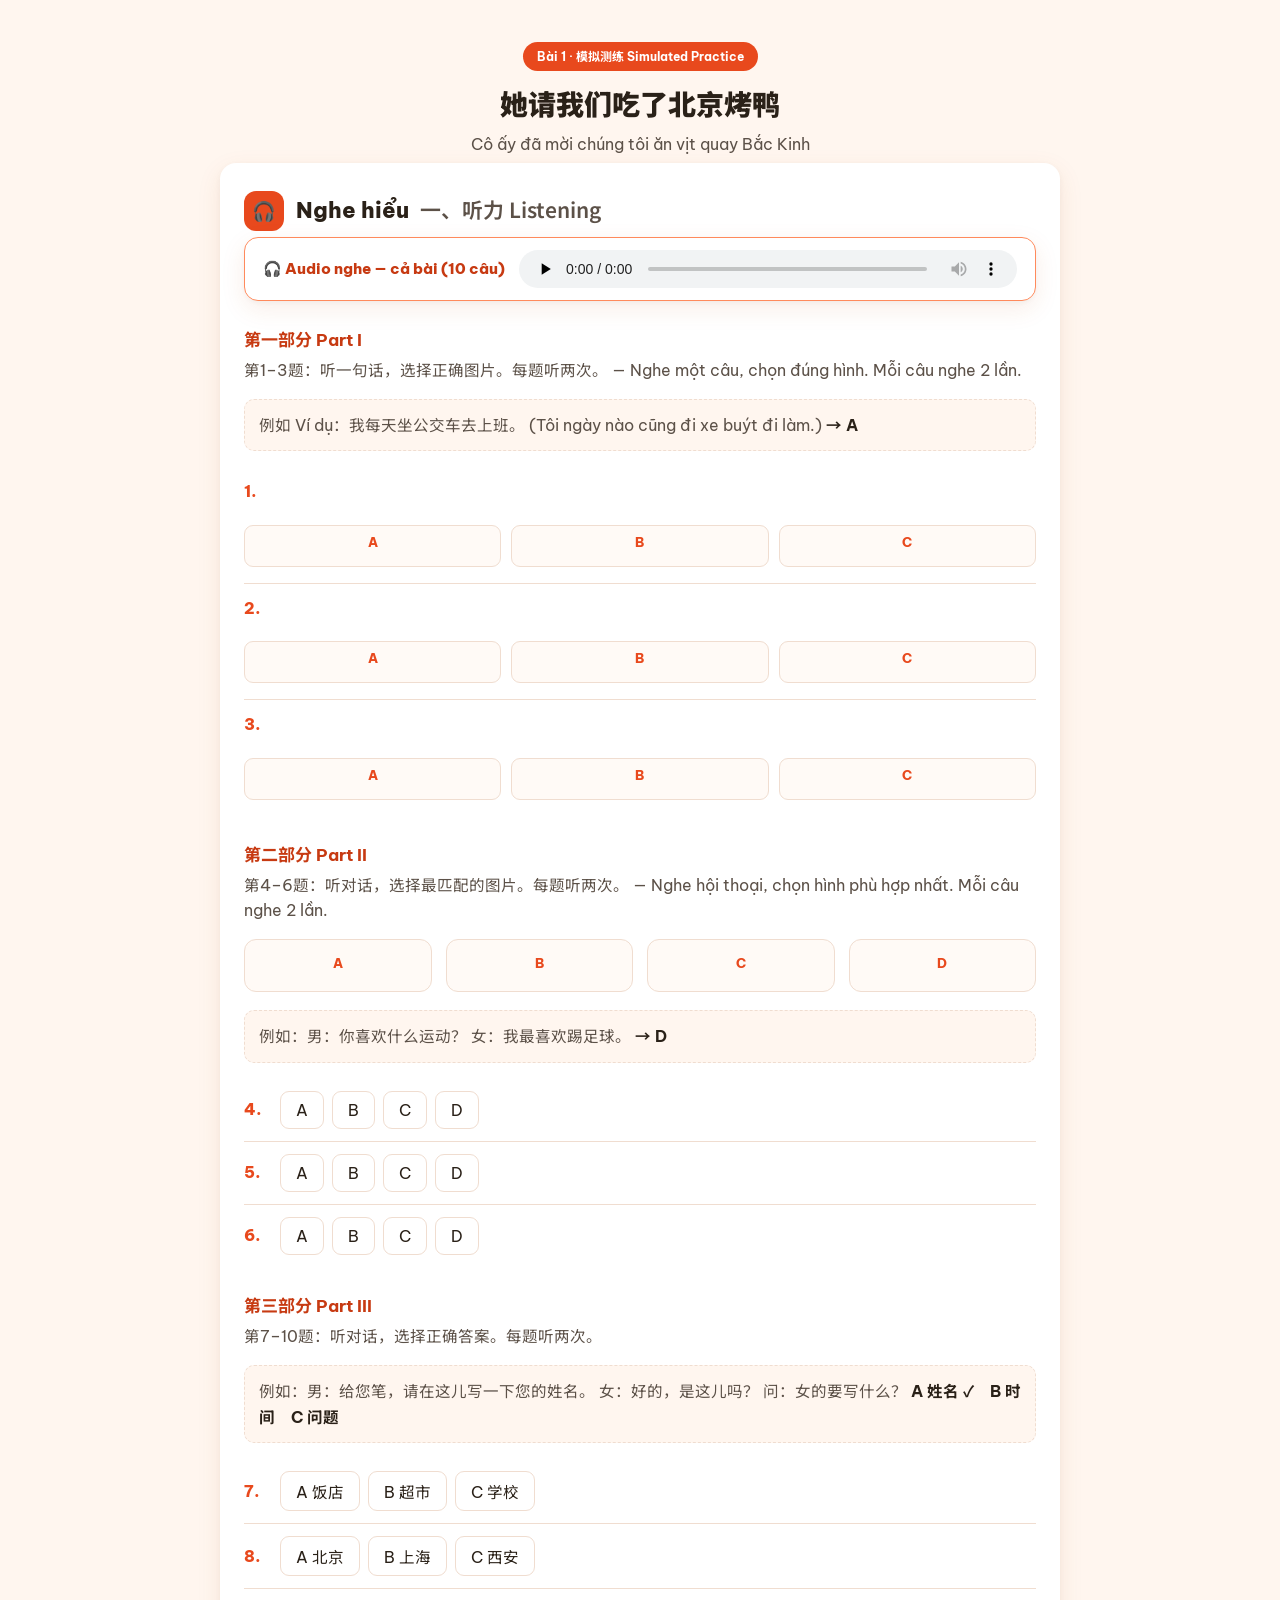
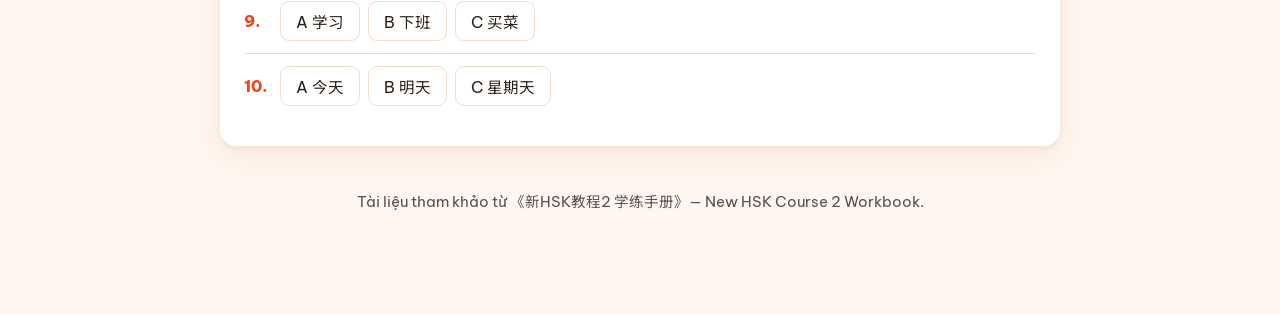
==== bai1.html @ a1cb7cbd "Add files via upload" ====
<!DOCTYPE html>
<html lang="vi">
<head>
<meta charset="UTF-8">
<meta name="viewport" content="width=device-width, initial-scale=1.0">
<title>Bài 1 · 她请我们吃了北京烤鸭 | HSK2 Luyện Tập</title>
<link rel="preconnect" href="https://fonts.googleapis.com">
<link rel="preconnect" href="https://fonts.gstatic.com" crossorigin>
<link href="https://fonts.googleapis.com/css2?family=Noto+Sans+SC:wght@400;500;700;900&family=Be+Vietnam+Pro:wght@400;500;600;700;800&display=swap" rel="stylesheet">
<link rel="stylesheet" href="./style.css">
<script src="./quiz.js"></script>
</head>
<body class="lesson-body">

<div class="lesson-main">

  <div class="lesson-heading">
    <span class="badge">Bài 1 · 模拟测练 Simulated Practice</span>
    <h1><span class="zh">她请我们吃了北京烤鸭</span></h1>
    <p>Cô ấy đã mời chúng tôi ăn vịt quay Bắc Kinh</p>
  </div>

  <!-- ============ NGHE (Listening) ============ -->
  <section class="tab-section" data-tab="listening">
    <section class="card">
      <div class="section-head">
        <div class="icon">🎧</div>
        <h2>Nghe hiểu <span class="zh">一、听力 Listening</span></h2>
      </div>

      <div class="audio-master">
        <span class="label">🎧 Audio nghe — cả bài (10 câu)</span>
        <audio controls preload="none" src="audio/bai1/listening.mp3"></audio>
      </div>

      <!-- Part I -->
      <div class="part">
        <div class="part-title">第一部分 Part I</div>
        <div class="part-instructions">第1–3题：听一句话，选择正确图片。每题听两次。 — Nghe một câu, chọn đúng hình. Mỗi câu nghe 2 lần.</div>
        <div class="example-box">
          例如 Ví dụ：我每天坐公交车去上班。 (Tôi ngày nào cũng đi xe buýt đi làm.) <b>→ A</b>
        </div>
        <div id="l-p1"></div>
      </div>

      <!-- Part II -->
      <div class="part">
        <div class="part-title">第二部分 Part II</div>
        <div class="part-instructions">第4–6题：听对话，选择最匹配的图片。每题听两次。 — Nghe hội thoại, chọn hình phù hợp nhất. Mỗi câu nghe 2 lần.</div>

        <div class="pic-grid" style="grid-template-columns:repeat(4,1fr);">
          <div class="pic-card"><span class="letter">A</span><img src="images/bai1/N4-A.webp" data-base="images/bai1/N4-A" alt="A" onerror="HSK.imgFallback(this)"></div>
          <div class="pic-card"><span class="letter">B</span><img src="images/bai1/N4-B.webp" data-base="images/bai1/N4-B" alt="B" onerror="HSK.imgFallback(this)"></div>
          <div class="pic-card"><span class="letter">C</span><img src="images/bai1/N4-C.webp" data-base="images/bai1/N4-C" alt="C" onerror="HSK.imgFallback(this)"></div>
          <div class="pic-card"><span class="letter">D</span><img src="images/bai1/N4-D.webp" data-base="images/bai1/N4-D" alt="D" onerror="HSK.imgFallback(this)"></div>
        </div>
        <div class="example-box">
          例如：男：你喜欢什么运动？ 女：我最喜欢踢足球。 <b>→ D</b>
        </div>
        <div id="l-p2"></div>
      </div>

      <!-- Part III -->
      <div class="part">
        <div class="part-title">第三部分 Part III</div>
        <div class="part-instructions">第7–10题：听对话，选择正确答案。每题听两次。</div>
        <div class="example-box">
          例如：男：给您笔，请在这儿写一下您的姓名。 女：好的，是这儿吗？ 问：女的要写什么？ <b>A 姓名 ✓　B 时间　C 问题</b>
        </div>
        <div id="l-p3"></div>
      </div>

      <div class="score-bar" id="l-score-bar" style="display:none;">
        <div class="score-panel">
          <span class="txt" id="l-score">0 / 10 câu</span>
          <button class="btn btn-primary" id="l-grade">Chấm điểm</button>
          <button class="btn btn-ghost" id="l-reset">Làm lại</button>
        </div>
      </div>
    </section>
  </section>

  <!-- ============ ĐỌC (Reading) ============ -->
  <section class="tab-section" data-tab="reading">
    <section class="card">
      <div class="section-head">
        <div class="icon">📖</div>
        <h2>Đọc hiểu <span class="zh">二、阅读 Reading</span></h2>
      </div>
      <p class="section-note">Chọn đáp án rồi bấm <b>“Chấm điểm”</b> ở thanh dưới cùng để tự kiểm tra.</p>

      <!-- Part I -->
      <div class="part">
        <div class="part-title">第一部分 Part I</div>
        <div class="part-instructions">第11–13题：选择与句子最匹配的图片。 — Chọn hình phù hợp nhất với câu.</div>

        <div class="pic-grid" style="grid-template-columns:repeat(4,1fr);">
          <div class="pic-card"><span class="letter">A</span><img src="images/bai1/D1-A.webp" data-base="images/bai1/D1-A" alt="A" onerror="HSK.imgFallback(this)"></div>
          <div class="pic-card"><span class="letter">B</span><img src="images/bai1/D1-B.webp" data-base="images/bai1/D1-B" alt="B" onerror="HSK.imgFallback(this)"></div>
          <div class="pic-card"><span class="letter">C</span><img src="images/bai1/D1-C.webp" data-base="images/bai1/D1-C" alt="C" onerror="HSK.imgFallback(this)"></div>
          <div class="pic-card"><span class="letter">D</span><img src="images/bai1/D1-D.webp" data-base="images/bai1/D1-D" alt="D" onerror="HSK.imgFallback(this)"></div>
        </div>
        <div class="example-box">例如：每个星期六，我都去打篮球。 <b>→ D</b></div>
        <div id="r-p1"></div>
      </div>

      <!-- Part II -->
      <div class="part">
        <div class="part-title">第二部分 Part II</div>
        <div class="part-instructions">第14–17题：选词填空。</div>
        <div class="example-box">
          <b>A</b> 次　<b>B</b> 懂　<b>C</b> 给　<b>D</b> 不好意思　<b>E</b> 完
          <div style="margin-top:8px;">例如：题太多了，所以我没做（ E ）。</div>
        </div>
        <div id="r-p2"></div>
      </div>

      <!-- Part III -->
      <div class="part">
        <div class="part-title">第三部分 Part III</div>
        <div class="part-instructions">第18–21题：匹配句子。</div>
        <div class="example-box">
          <div><b>A</b> 不是，我是来上学的。</div>
          <div><b>B</b> 不客气，有事就给我打电话。</div>
          <div><b>C</b> 王老师，她说这儿的饺子非常好吃。</div>
          <div><b>D</b> 我爸爸，他是中国人。</div>
          <div><b>E</b> 他出去了，一会儿就回来。</div>
          <div style="margin-top:8px;">例如：请问李老师在吗？ → <b>E</b></div>
        </div>
        <div id="r-p3"></div>
      </div>

      <!-- Part IV -->
      <div class="part">
        <div class="part-title">第四部分 Part IV</div>
        <div class="part-instructions">第22–24题：选择正确答案。</div>
        <div id="r-p4"></div>
      </div>

      <div class="score-bar">
        <div class="score-panel">
          <span class="txt" id="r-score">0 / 14 câu</span>
          <button class="btn btn-primary" id="r-grade">Chấm điểm</button>
          <button class="btn btn-ghost" id="r-reset">Làm lại</button>
        </div>
      </div>
    </section>
  </section>

  <!-- ============ VIẾT (Writing) ============ -->
  <section class="tab-section" data-tab="writing">
    <section class="card">
      <div class="section-head">
        <div class="icon">✍️</div>
        <h2>Viết <span class="zh">三、书写 Writing</span></h2>
      </div>

      <!-- Part I -->
      <div class="part">
        <div class="part-title">第一部分 Part I</div>
        <div class="part-instructions">第25–27题：根据部件组字。 — Chọn đúng bộ phận (偏旁/部件) cần ghép thêm để tạo thành chữ đúng.</div>
        <div class="example-box">例如：什么（shén me）— chữ <b>什</b> gồm 亻 + <b>十</b> → đáp án <b>D 十</b></div>
        <div id="w-p1"></div>

        <div class="score-bar">
          <div class="score-panel">
            <span class="txt" id="w1-score">0 / 3 câu</span>
            <button class="btn btn-primary" id="w1-grade">Chấm điểm</button>
            <button class="btn btn-ghost" id="w1-reset">Làm lại</button>
          </div>
        </div>
      </div>

      <!-- Part II -->
      <div class="part">
        <div class="part-title">第二部分 Part II</div>
        <div class="part-instructions">第28–30题：根据拼音写汉字。</div>
        <div class="example-box">例如：你想喝茶还（ shi 是 ）喝咖啡？</div>
        <div id="w-p2"></div>

        <div class="score-bar">
          <div class="score-panel">
            <span class="txt" id="w2-score">0 / 3 câu</span>
            <button class="btn btn-primary" id="w2-grade">Chấm điểm</button>
            <button class="btn btn-ghost" id="w2-reset">Làm lại</button>
          </div>
        </div>
      </div>
    </section>
  </section>

  <footer class="lesson-footer">
    Tài liệu tham khảo từ 《新HSK教程2 学练手册》— New HSK Course 2 Workbook.
  </footer>
</div>

<script>
HSK.initTabs('listening');

/* ================= helpers dùng riêng cho trang này ================= */

/* Hàng câu hỏi Nghe Phần I — mỗi câu có 1 bộ 3 ảnh riêng (A/B/C).
   imgPrefix = tiền tố tên file, ví dụ "images/bai1/N1" -> N1-A.webp, N1-B.webp, N1-C.webp */
function mountPicOptionRow(containerEl, n, imgPrefix, letters){
  const opts = (letters || ['A','B','C']).map(function(letter){
    const base = imgPrefix + '-' + letter;
    return '<button type="button" class="opt-btn pic-opt" data-q="'+n+'" data-letter="'+letter+'">' +
      '<span class="letter">'+letter+'</span>' +
      '<img src="'+base+'.webp" data-base="'+base+'" alt="'+letter+'" onerror="HSK.imgFallback(this)">' +
      '</button>';
  }).join('');
  containerEl.appendChild(HSK.el(
    '<div class="q-row" style="flex-direction:column;align-items:stretch;">' +
      '<div class="q-num">'+n+'.</div>' +
      '<div class="pic-opt-grid">'+opts+'</div>' +
    '</div>'
  ));
}

/* Hàng câu hỏi dạng chữ (Nghe Phần II legend chung / Phần III) — opts: mảng text theo A,B,C(,D) */
function listeningTextRow(n, opts){
  const optHtml = opts.map(function(o,i){
    const letter = String.fromCharCode(65+i);
    return '<button type="button" class="opt-btn" data-q="'+n+'" data-letter="'+letter+'">'+letter+' '+o+'</button>';
  }).join('');
  return '<div class="q-row"><div class="q-num">'+n+'.</div><div class="opt-group">'+optHtml+'</div></div>';
}

/* Câu đọc dạng "chọn hình" (dùng legend ảnh A-D đã hiện phía trên) — chỉ hiện nút chữ cái */
function mountPictureMatch(quizObj, containerEl, n, questionText, letters, answerLetter){
  quizObj.registerQuestion(n, answerLetter);
  const row = HSK.el(
    '<div class="q-row" style="flex-direction:column;align-items:stretch;">' +
      '<div style="display:flex;gap:10px;"><div class="q-num">'+n+'.</div><div class="q-text">'+questionText+'</div></div>' +
    '</div>'
  );
  const grp = document.createElement('div');
  grp.className = 'opt-group';
  grp.style.marginLeft = '36px';
  letters.forEach(function(letter){ grp.appendChild(quizObj.makeOptBtn(n, letter)); });
  row.appendChild(grp);
  const exp = document.createElement('div');
  exp.className = 'explain';
  exp.id = 'exp-' + n;
  exp.innerHTML = 'Đáp án: <b>'+answerLetter+'</b>';
  row.appendChild(exp);
  containerEl.appendChild(row);
}

/* ---------------- LISTENING ---------------- */
const lP1 = document.getElementById('l-p1');
mountPicOptionRow(lP1, 1, 'images/bai1/N1', ['A','B','C']);
mountPicOptionRow(lP1, 2, 'images/bai1/N2', ['A','B','C']);
mountPicOptionRow(lP1, 3, 'images/bai1/N3', ['A','B','C']);

const lP2 = document.getElementById('l-p2');
[4,5,6].forEach(function(n){ lP2.appendChild(HSK.el(listeningTextRow(n, ['','','','']))); });
/* Phần II dùng chung 1 bộ ảnh A-D đã hiện ở trên — thay 3 nút chữ trống bằng A/B/C/D thật */
lP2.querySelectorAll('.q-row').forEach(function(row){
  const n = row.querySelector('.q-num').textContent.replace('.','');
  row.querySelector('.opt-group').innerHTML =
    ['A','B','C','D'].map(function(l){ return '<button type="button" class="opt-btn" data-q="'+n+'" data-letter="'+l+'">'+l+'</button>'; }).join('');
});

const lP3 = document.getElementById('l-p3');
[
  {n:7,  opts:["饭店","超市","学校"]},
  {n:8,  opts:["北京","上海","西安"]},
  {n:9,  opts:["学习","下班","买菜"]},
  {n:10, opts:["今天","明天","星期天"]},
].forEach(function(item){ lP3.appendChild(HSK.el(listeningTextRow(item.n, item.opts))); });

/* Đáp án gốc phần Nghe: audio/bai1/dap_an_nghe_bai1.txt (mỗi dòng "1C","2B",...).
   Nếu file chưa có (404) thì vẫn cho chọn đáp án bình thường, chỉ ẩn thanh chấm điểm. */
fetch('audio/bai1/dap_an_nghe_bai1.txt')
  .then(r => r.ok ? r.text() : Promise.reject())
  .then(text => HSK.parseAnswerKey(text))
  .catch(() => null)
  .then(answersDict => {
    window.HSK_PAGE = window.HSK_PAGE || {};
    window.HSK_PAGE.listening = HSK.mountListeningQuiz('.tab-section[data-tab="listening"]', answersDict, {
      questionNums: [1,2,3,4,5,6,7,8,9,10],
      scoreBarId: 'l-score-bar', scoreTxtId: 'l-score', gradeBtnId: 'l-grade', resetBtnId: 'l-reset'
    });
  });

/* ---------------- READING ---------------- */
const quiz = new HSK.Quiz({scoreTxtId:'r-score', gradeBtnId:'r-grade', resetBtnId:'r-reset'});

// Part I — match sentence to picture (dùng legend ảnh A-D đã hiện ở trên)
const rP1 = document.getElementById('r-p1');
mountPictureMatch(quiz, rP1, 11, "我们是来旅游的。", ['A','B','C','D'], "B");
mountPictureMatch(quiz, rP1, 12, "我给你介绍几个新朋友。", ['A','B','C','D'], "C");
mountPictureMatch(quiz, rP1, 13, "天中，请你说一下这个字的意思。", ['A','B','C','D'], "A");

// Part II — fill in the blank
const p2Opts = {A:"次",B:"懂",C:"给",D:"不好意思",E:"完"};
const rP2 = document.getElementById('r-p2');
[
  {n:14, q:"我是昨天（　）妈妈打的电话。", ans:"C"},
  {n:15, q:"这已经是我第三（　）来西安旅游了。", ans:"A"},
  {n:16, q:"这几个字的意思我都不（　）。", ans:"B"},
  {n:17, q:"（　），我家里有点儿事，今天不能去了。", ans:"D"},
].forEach(item=>quiz.mountFillBlank(rP2, item.n, item.q, p2Opts, item.ans));

// Part III — match sentences
const p3Opts = {
  A:"不是，我是来上学的。",
  B:"不客气，有事就给我打电话。",
  C:"王老师，她说这儿的饺子非常好吃。",
  D:"我爸爸，他是中国人。",
  E:"他出去了，一会儿就回来。"
};
const rP3 = document.getElementById('r-p3');
[
  {n:18, q:"你是来旅游的吧？", ans:"A"},
  {n:19, q:"是谁给你介绍的这家饭店？", ans:"C"},
  {n:20, q:"谢谢你这几天都来帮忙。", ans:"B"},
  {n:21, q:"是谁让你学中文的？", ans:"D"},
].forEach(item=>quiz.mountMatch(rP3, item.n, item.q, p3Opts, item.ans));

// Part IV — passage + MCQ
const rP4 = document.getElementById('r-p4');
quiz.mountMCQBlock(rP4, 22,
  "到了西安，朋友来接我们，还给我们介绍了一家饭店。我们开车去了那里，菜都很好吃。",
  "朋友介绍了什么？",
  {A:"车",B:"饭店",C:"西安"}, "B");

quiz.mountMCQBlock(rP4, 23,
  "我在北京旅游的时候，一雪姐请我吃了烤鸭，还给我介绍了很多东西。现在，我们已经是好朋友了。",
  "他在北京旅游时，一雪：",
  {A:"请他吃饭",B:"开车接他",C:"不在北京"}, "A");

quiz.mountMCQBlock(rP4, 24,
  "我家在北京，我爸爸现在在上海工作，他让我和妈妈这个星期六坐火车去上海看他。爸爸说，他会接我们。",
  "爸爸现在在哪儿工作？",
  {A:"北京",B:"上海",C:"西安"}, "B");

quiz.bindButtons();

/* ---------------- WRITING ---------------- */
// Part I — chọn bộ phận (偏旁) để ghép thành chữ đúng
const quizW1 = new HSK.Quiz({scoreTxtId:'w1-score', gradeBtnId:'w1-grade', resetBtnId:'w1-reset'});
const radicalOpts = {A:"冫",B:"纟",C:"忄",D:"十"};
const wP1 = document.getElementById('w-p1');
quizW1.mountFillBlank(wP1, 25, "不董（bù dǒng）→ ghép thêm bộ phận nào vào <b>董</b> để được chữ <b>懂</b> (hiểu)?", radicalOpts, "C");
quizW1.mountFillBlank(wP1, 26, "合他（gěi tā）→ ghép thêm bộ phận nào vào <b>合</b> để được chữ <b>给</b> (cho)?", radicalOpts, "B");
quizW1.mountFillBlank(wP1, 27, "两欠（liǎng cì）→ ghép thêm bộ phận nào vào <b>欠</b> để được chữ <b>次</b> (lần)?", radicalOpts, "A");
quizW1.bindButtons();

// Part II — viết chữ Hán theo pinyin
const quizW2 = new HSK.Quiz({scoreTxtId:'w2-score', gradeBtnId:'w2-grade', resetBtnId:'w2-reset'});
const wP2 = document.getElementById('w-p2');
quizW2.mountHanzi(wP2, 28, "他（　）时候不吃晚饭。", "yǒu", "有");
quizW2.mountHanzi(wP2, 29, "我现在（　）经到北京了。", "yǐ", "已");
quizW2.mountHanzi(wP2, 30, "这个不太贵，（　）我们买这个吧。", "nà", "那");
quizW2.bindButtons();

/* Cho trang index.html (frame cha) đọc được đáp án khi bấm "Nộp và in kết quả".
   Writing có 2 phần chấm riêng (quizW1 + quizW2) nên gộp lại thành 1 tổng kết chung. */
window.HSK_PAGE = window.HSK_PAGE || {};
window.HSK_PAGE.lessonId = "bai1";
window.HSK_PAGE.lessonName = "Bài 1 · 她请我们吃了北京烤鸭";
window.HSK_PAGE.reading = quiz;
window.HSK_PAGE.writingHanzi = {
  getSummary: function(){
    const s1 = quizW1.getSummary(), s2 = quizW2.getSummary();
    const bothGraded = s1.graded && s2.graded;
    return {
      total: s1.total + s2.total,
      graded: bothGraded,
      correct: bothGraded ? (s1.correct||0) + (s2.correct||0) : null,
      answers: Object.assign({}, s1.answers, s2.answers),
      answerKey: Object.assign({}, s1.answerKey, s2.answerKey)
    };
  }
};
</script>
</body>
</html>
---- style.css ----
/* ============================================================
   HSK2 Luyện Tập — shared stylesheet
   Dùng chung cho index.html (shell) và mọi file trong lessons/
   ============================================================ */

:root{
  --orange:#e8491d;
  --orange-dark:#c73a12;
  --orange-light:#ff8a5c;
  --cream:#fff6ef;
  --ink:#2a2118;
  --ink-soft:#5c5148;
  --line:#f0ddd0;
  --card:#ffffff;
  --green:#2f9e56;
  --green-bg:#e9f8ee;
  --red:#d13c2f;
  --red-bg:#fdecea;
  --radius:16px;
  --shadow:0 8px 24px rgba(200,90,30,.10), 0 2px 6px rgba(0,0,0,.04);
  --sidebar-w:220px;
  --topbar-h:64px;
}
*{box-sizing:border-box;}
html{scroll-behavior:smooth;}
body{
  margin:0;
  font-family:'Be Vietnam Pro','Noto Sans SC',system-ui,sans-serif;
  background:var(--cream);
  color:var(--ink);
  line-height:1.6;
}
.zh{font-family:'Noto Sans SC','Be Vietnam Pro',sans-serif;}
a{color:inherit;}
img{max-width:100%;}

/* ---------------------------------------------------------
   SHELL LAYOUT (index.html only): sidebar + topbar + iframe
   --------------------------------------------------------- */
.shell{
  display:grid;
  grid-template-columns:var(--sidebar-w) 1fr;
  grid-template-rows:100vh;
  height:100vh;
}
.sidebar{
  background:linear-gradient(180deg, var(--orange) 0%, var(--orange-dark) 100%);
  color:#fff;
  padding:22px 14px;
  overflow-y:auto;
  display:flex;
  flex-direction:column;
  gap:6px;
}
.sidebar .brand{
  font-weight:800;
  font-size:15px;
  padding:0 8px 18px;
  line-height:1.35;
}
.sidebar .brand .zh{display:block;font-size:13px;opacity:.85;font-weight:600;margin-top:2px;}
.lesson-btn{
  display:block;
  width:100%;
  text-align:left;
  background:rgba(255,255,255,.08);
  border:1.5px solid transparent;
  color:#fff;
  padding:12px 14px;
  border-radius:12px;
  font-family:inherit;
  cursor:pointer;
  transition:.15s;
}
.lesson-btn:hover{background:rgba(255,255,255,.18);}
.lesson-btn.active{
  background:#fff;
  color:var(--orange-dark);
  font-weight:800;
  box-shadow:0 4px 14px rgba(0,0,0,.15);
}
.lesson-btn .num{font-size:11px;text-transform:uppercase;letter-spacing:.05em;opacity:.8;}
.lesson-btn.active .num{opacity:.65;}
.lesson-btn .name{font-size:14px;font-weight:700;margin-top:2px;}
.lesson-btn .name .zh{display:block;font-size:12.5px;font-weight:500;opacity:.85;margin-top:1px;}
.lesson-btn.active .name .zh{opacity:.7;}
.lesson-btn.soon{
  opacity:.55;
  cursor:not-allowed;
}
.lesson-btn.soon:hover{background:rgba(255,255,255,.08);}

.content-area{
  display:flex;
  flex-direction:column;
  min-width:0;
}
.topbar{
  height:var(--topbar-h);
  background:#fff;
  border-bottom:1px solid var(--line);
  display:flex;
  align-items:center;
  gap:10px;
  padding:0 20px;
  box-shadow:0 2px 10px rgba(0,0,0,.03);
  flex-wrap:wrap;
}
.tab-group{
  display:flex;
  gap:6px;
  background:var(--cream);
  padding:5px;
  border-radius:12px;
}
.tab-btn{
  border:none;
  background:transparent;
  padding:9px 18px;
  border-radius:9px;
  font-family:inherit;
  font-weight:700;
  font-size:14px;
  color:var(--ink-soft);
  cursor:pointer;
  transition:.15s;
  display:flex;
  align-items:center;
  gap:6px;
}
.tab-btn:hover{color:var(--orange-dark);}
.tab-btn.active{
  background:var(--orange);
  color:#fff;
  box-shadow:var(--shadow);
}
.topbar .current-lesson{
  font-size:13px;
  color:var(--ink-soft);
  font-weight:600;
  white-space:nowrap;
}

/* Thanh chọn tên học viên + nút Nộp và in kết quả (topbar, index.html) */
.hocvien-bar{
  margin-left:auto;
  display:flex;
  align-items:center;
  gap:10px;
  flex-wrap:wrap;
}
.hocvien-bar label{
  font-size:13.5px;
  font-weight:700;
  color:var(--ink-soft);
  white-space:nowrap;
}
.hocvien-bar select{
  border:1.5px solid var(--line);
  border-radius:9px;
  padding:8px 12px;
  font-family:inherit;
  font-size:14px;
  background:#fff;
  color:var(--ink);
  min-width:170px;
  cursor:pointer;
}
.hocvien-bar select:focus{outline:none;border-color:var(--orange-light);}
.btn-submit-result{
  border:none;
  background:var(--orange);
  color:#fff;
  padding:10px 18px;
  border-radius:9px;
  font-weight:700;
  font-size:14px;
  cursor:pointer;
  font-family:inherit;
  white-space:nowrap;
  transition:.15s;
}
.btn-submit-result:hover{background:var(--orange-dark);}
.btn-submit-result:disabled{opacity:.5;cursor:not-allowed;background:var(--orange);}
.hocvien-toast{
  font-size:12.5px;
  color:var(--green);
  font-weight:700;
  white-space:nowrap;
}

.frame-wrap{
  flex:1;
  min-height:0;
}
#lessonFrame{
  width:100%;
  height:100%;
  border:none;
  background:var(--cream);
}

/* Mobile: sidebar becomes a horizontal strip on top */
@media (max-width:820px){
  .shell{
    grid-template-columns:1fr;
    grid-template-rows:auto 1fr;
    height:100vh;
  }
  .sidebar{
    flex-direction:row;
    align-items:center;
    overflow-x:auto;
    padding:12px 10px;
    gap:8px;
  }
  .sidebar .brand{padding:0 10px 0 2px;flex:0 0 auto;border-right:1px solid rgba(255,255,255,.25);margin-right:4px;}
  .lesson-btn{flex:0 0 auto;width:auto;white-space:nowrap;}
  .lesson-btn.results-link{order:99;margin-top:0;margin-left:4px;}
  .topbar{padding:0 12px;height:auto;padding-top:10px;padding-bottom:10px;}
  .hocvien-bar{margin-left:0;width:100%;order:2;}
  .hocvien-bar select{flex:1 1 auto;}
  .topbar .current-lesson{margin-left:0;width:100%;order:3;}
}

/* ---------------------------------------------------------
   Trang kết quả đã lưu (ketqua.html) + cửa sổ in kết quả
   --------------------------------------------------------- */
.ketqua-main{max-width:920px;margin:0 auto;padding:24px 20px 60px;}
.ketqua-main h1{font-size:24px;font-weight:900;margin:6px 0 4px;}
.ketqua-main .sub{color:var(--ink-soft);font-size:15px;margin-bottom:22px;}
.ketqua-table-wrap{overflow-x:auto;background:var(--card);border-radius:var(--radius);box-shadow:var(--shadow);}
table.ketqua-table{width:100%;border-collapse:collapse;font-size:14.5px;}
table.ketqua-table th, table.ketqua-table td{padding:12px 14px;text-align:left;border-bottom:1px solid var(--line);white-space:nowrap;}
table.ketqua-table th{background:var(--cream);color:var(--ink-soft);font-weight:700;font-size:13px;text-transform:uppercase;letter-spacing:.03em;}
table.ketqua-table tr:last-child td{border-bottom:none;}
table.ketqua-table .row-actions{display:flex;gap:6px;}
table.ketqua-table .row-actions button{
  border:1.5px solid var(--line);background:#fff;color:var(--ink);
  padding:6px 12px;border-radius:8px;font-size:13px;font-weight:600;cursor:pointer;font-family:inherit;
}
table.ketqua-table .row-actions button:hover{border-color:var(--orange-light);color:var(--orange-dark);}
table.ketqua-table .row-actions button.danger:hover{border-color:var(--red);color:var(--red);}
.ketqua-empty{padding:50px 20px;text-align:center;color:var(--ink-soft);font-size:16px;}
.ketqua-detail{display:none;background:var(--cream);border-radius:12px;padding:16px 18px;margin:10px 0 18px;font-size:14.5px;line-height:1.7;}
.ketqua-detail.show{display:block;}
.ketqua-detail h4{margin:0 0 6px;color:var(--orange-dark);font-size:14.5px;}
.ketqua-detail .row{margin-bottom:10px;}
.back-link{display:inline-block;margin-bottom:14px;color:var(--orange-dark);font-weight:700;text-decoration:none;font-size:14.5px;}
.back-link:hover{text-decoration:underline;}

/* ---------------------------------------------------------
   LESSON PAGE LAYOUT (files inside lessons/)
   --------------------------------------------------------- */
.lesson-body{
  margin:0;
  background:var(--cream);
}
.lesson-main{
  max-width:880px;
  margin:0 auto;
  padding:24px 20px 90px;
}
.lesson-heading{
  text-align:center;
  padding:18px 10px 6px;
}
.lesson-heading .badge{
  display:inline-block;
  background:var(--orange);
  color:#fff;
  padding:5px 14px;
  border-radius:999px;
  font-size:12px;
  font-weight:700;
  margin-bottom:10px;
}
.lesson-heading h1{
  margin:0 0 4px;
  font-size:clamp(20px,3.4vw,28px);
  font-weight:900;
  color:var(--ink);
}
.lesson-heading p{margin:0;color:var(--ink-soft);font-size:15.5px;}

.tab-section{display:none;}
.tab-section.active{display:block;}

section.card{
  background:var(--card);
  border-radius:var(--radius);
  box-shadow:var(--shadow);
  padding:28px 24px;
  margin-bottom:24px;
}
.section-head{
  display:flex;
  align-items:center;
  gap:12px;
  margin-bottom:6px;
}
.section-head .icon{
  width:40px;height:40px;flex:0 0 40px;
  border-radius:12px;
  background:var(--orange);
  color:#fff;
  display:flex;align-items:center;justify-content:center;
  font-size:19px;
}
.section-head h2{margin:0;font-size:22px;font-weight:800;}
.section-head h2 .zh{font-size:.95em;color:var(--ink-soft);font-weight:600;margin-left:6px;}
.section-note{font-size:15.5px;color:var(--ink-soft);margin:2px 0 20px;padding-left:52px;}

.part{margin-top:26px;}
.part:first-of-type{margin-top:22px;}
.part-title{font-weight:700;font-size:17px;color:var(--orange-dark);margin-bottom:4px;}
.part-instructions{font-size:15.5px;color:var(--ink-soft);margin-bottom:16px;}

.example-box{
  background:var(--cream);
  border:1px dashed var(--line);
  border-radius:10px;
  padding:12px 14px;
  font-size:15.5px;
  line-height:1.7;
  color:var(--ink-soft);
  margin-bottom:16px;
}
.example-box b{color:var(--ink);}

.pic-grid{display:grid;grid-template-columns:repeat(2,1fr);gap:14px;margin-bottom:18px;}
.pic-card{border:1.5px solid var(--line);border-radius:12px;padding:10px 8px 12px;text-align:center;background:#fffaf6;}
.pic-card .emoji{font-size:30px;}
.pic-card .letter{display:inline-block;font-weight:800;color:var(--orange);margin-bottom:6px;font-size:13px;}
.pic-card .cap{font-size:14px;color:var(--ink-soft);margin-top:4px;}
.pic-card img{
  width:100%;
  aspect-ratio:4/3;
  height:auto;
  object-fit:contain;
  border-radius:8px;
  background:#f1e6db;
  display:block;
}

/* Single master audio player for a whole listening section */
.audio-master{
  position:sticky;
  top:10px;
  z-index:5;
  background:#fff;
  border:1.5px solid var(--orange-light);
  border-radius:14px;
  padding:12px 18px;
  margin-bottom:22px;
  box-shadow:var(--shadow);
  display:flex;
  align-items:center;
  gap:14px;
  flex-wrap:wrap;
}
.audio-master .label{
  font-weight:800;
  color:var(--orange-dark);
  font-size:15px;
  white-space:nowrap;
}
.audio-master audio{flex:1 1 220px;height:38px;min-width:200px;}
.audio-master .audio-missing{margin-left:0;}

.q-row{display:flex;flex-wrap:wrap;align-items:center;gap:10px;padding:12px 0;border-top:1px solid var(--line);}
.q-row:first-child{border-top:none;}
.q-num{font-weight:800;color:var(--orange);min-width:26px;}
.q-text{flex:1 1 260px;font-size:16.5px;}
.opt-group{display:flex;flex-wrap:wrap;gap:8px;}
.opt-btn{
  border:1.5px solid var(--line);
  background:#fff;
  padding:8px 15px;
  border-radius:9px;
  font-size:15.5px;
  cursor:pointer;
  transition:.15s;
  font-family:inherit;
  color:var(--ink);
}
.opt-btn:hover{border-color:var(--orange-light);}
.opt-btn.selected{background:var(--orange);border-color:var(--orange);color:#fff;font-weight:600;}
.opt-btn.correct{background:var(--green);border-color:var(--green);color:#fff;font-weight:700;}
.opt-btn.wrong{background:var(--red);border-color:var(--red);color:#fff;font-weight:700;}
.opt-btn.locked{cursor:default;}
.opt-btn.disabled{opacity:.5;cursor:not-allowed;background:#f6f6f6;}

.passage{background:var(--cream);border-radius:10px;padding:14px 16px;font-size:16.5px;line-height:1.7;margin-bottom:12px;}
.passage .passage-num{color:var(--orange-dark);font-weight:800;margin-right:4px;}
.star-q{font-weight:700;margin:10px 0 8px;font-size:16.5px;}
.star-q .star-q-num{color:var(--orange);font-weight:800;margin-right:8px;}

.locked-badge{
  display:inline-flex;align-items:center;gap:6px;font-size:12px;color:var(--ink-soft);
  background:#f2ece5;padding:4px 10px;border-radius:999px;margin-left:4px;
}

.explain{display:none;font-size:15px;color:var(--ink-soft);margin-top:6px;padding-left:34px;}
.explain.show{display:block;}
.explain b{color:var(--green);}

.audio-row{display:flex;align-items:center;gap:10px;margin:4px 0 14px;flex-wrap:wrap;}
.audio-row audio{height:34px;max-width:280px;flex:1 1 240px;}
.audio-missing{font-size:12px;color:var(--ink-soft);font-style:italic;}

/* Writing (书写) components */
.pinyin-tag{
  font-size:14.5px;
  color:var(--ink-soft);
  background:var(--cream);
  border:1px solid var(--line);
  padding:3px 9px;
  border-radius:999px;
}
.text-input{
  border:1.5px solid var(--line);
  border-radius:9px;
  padding:8px 12px;
  font-size:17px;
  font-family:'Noto Sans SC','Be Vietnam Pro',sans-serif;
  width:90px;
  text-align:center;
}
.text-input:focus{outline:none;border-color:var(--orange-light);}
.text-input.correct{background:var(--green-bg);border-color:var(--green);color:var(--green);font-weight:700;}
.text-input.wrong{background:var(--red-bg);border-color:var(--red);color:var(--red);font-weight:700;}

.pic-desc{font-size:15.5px;color:var(--ink-soft);flex:1 1 260px;font-style:italic;}

/* Writing Part II: ảnh lớn bên trái (cỡ giống ảnh Nghe Part I), từ gợi ý +
   ô nhập câu bên phải */
.writing-row{display:flex;gap:18px;align-items:stretch;flex-wrap:wrap;}
.writing-pic{
  width:100%;
  max-width:320px;
  aspect-ratio:4/3;
  object-fit:contain;
  border-radius:12px;
  background:#f1e6db;
  display:block;
  flex:1 1 320px;
}
.example-box .writing-pic{max-width:280px;}
.writing-right{
  flex:1 1 260px;
  min-width:220px;
  display:flex;
  flex-direction:column;
}
.word-tag{
  align-self:flex-start;
  font-weight:800;
  color:#fff;
  background:var(--orange);
  padding:6px 16px;
  border-radius:999px;
  font-size:16px;
  margin-bottom:10px;
}
.writing-textarea{
  width:100%;
  flex:1;
  min-height:120px;
  border:1.5px solid var(--line);
  border-radius:10px;
  padding:10px 12px;
  font-family:'Noto Sans SC','Be Vietnam Pro',sans-serif;
  font-size:16.5px;
  resize:vertical;
}
.writing-textarea:focus{outline:none;border-color:var(--orange-light);}
.reveal-btn{
  margin-top:8px;
  border:1.5px solid var(--orange);
  background:#fff;
  color:var(--orange-dark);
  padding:8px 16px;
  border-radius:999px;
  font-size:15px;
  font-weight:700;
  cursor:pointer;
  font-family:inherit;
}
.reveal-btn:hover{background:var(--orange);color:#fff;}
.sample-answer{
  display:none;
  margin-top:8px;
  background:var(--green-bg);
  border-radius:10px;
  padding:10px 14px;
  font-size:15.5px;
  line-height:1.6;
  color:#1e6b3a;
}
.sample-answer.show{display:block;}
.sample-answer b{color:var(--green);}

.placeholder-box{
  text-align:center;
  padding:50px 20px;
  color:var(--ink-soft);
  font-size:16.5px;
}
.placeholder-box .big{font-size:38px;margin-bottom:10px;}

/* Score bar (reading self-check) */
.score-bar{position:sticky;bottom:16px;display:flex;justify-content:center;z-index:20;margin-top:12px;}
.score-panel{
  background:var(--ink);color:#fff;border-radius:999px;padding:10px 10px 10px 20px;
  display:flex;align-items:center;gap:14px;box-shadow:0 10px 30px rgba(0,0,0,.25);
  flex-wrap:wrap;justify-content:center;
}
.score-panel .txt{font-size:15.5px;font-weight:600;}
.btn{border:none;border-radius:999px;padding:11px 22px;font-weight:700;font-size:15.5px;cursor:pointer;font-family:inherit;}
.btn-primary{background:var(--orange);color:#fff;}
.btn-primary:hover{background:var(--orange-dark);}
.btn-ghost{background:rgba(255,255,255,.12);color:#fff;}
.btn-ghost:hover{background:rgba(255,255,255,.22);}

footer.lesson-footer{text-align:center;padding:20px 20px 10px;font-size:14.5px;color:var(--ink-soft);}

/* ---------------------------------------------------------
   Tab Từ vựng — game "Đố vui tốc độ"
   --------------------------------------------------------- */
.vocab-start, .vocab-end{
  text-align:center;
  padding:50px 20px;
  max-width:420px;
  margin:0 auto;
}
.vocab-start-icon, .vocab-end-icon{font-size:44px;margin-bottom:10px;}
.vocab-start h3, .vocab-end h3{margin:0 0 8px;font-size:22px;font-weight:800;color:var(--ink);}
.vocab-start p{color:var(--ink-soft);font-size:15.5px;margin:0 0 16px;}
.vocab-highscore{
  display:inline-block;
  background:var(--cream);
  border:1px solid var(--line);
  border-radius:999px;
  padding:6px 16px;
  font-size:14.5px;
  font-weight:700;
  color:var(--orange-dark);
  margin-bottom:18px;
}
.vocab-end-score{font-size:34px;font-weight:900;color:var(--orange);margin:6px 0;}
.vocab-end p{color:var(--ink-soft);font-size:15px;margin:0 0 18px;}

.vocab-game{max-width:520px;margin:0 auto;}
.vocab-hud{display:flex;align-items:center;justify-content:space-between;gap:10px;margin-bottom:10px;flex-wrap:wrap;}
.vocab-progress{font-size:14px;color:var(--ink-soft);font-weight:700;}
.vocab-score{font-size:14px;color:var(--ink);font-weight:800;}
.vocab-streak{
  font-size:13px;
  font-weight:800;
  color:#fff;
  background:var(--orange);
  padding:3px 10px;
  border-radius:999px;
}
.vocab-timerbar{
  height:8px;
  background:var(--cream);
  border-radius:999px;
  overflow:hidden;
  margin-bottom:26px;
}
.vocab-timerbar-fill{
  height:100%;
  width:100%;
  background:linear-gradient(90deg, var(--orange), var(--orange-light));
  border-radius:999px;
  transition:width .05s linear;
}
.vocab-word{text-align:center;margin-bottom:28px;}
.vocab-hanzi{
  font-family:'Noto Sans SC',sans-serif;
  font-size:56px;
  font-weight:700;
  color:var(--ink);
  line-height:1.2;
}
.vocab-pinyin{font-size:17px;color:var(--ink-soft);margin-top:4px;}
.vocab-options{display:grid;grid-template-columns:repeat(2,1fr);gap:12px;}
.vocab-opt-btn{
  border:1.5px solid var(--line);
  background:#fff;
  border-radius:12px;
  padding:16px 14px;
  font-size:16px;
  font-weight:600;
  color:var(--ink);
  cursor:pointer;
  font-family:inherit;
  transition:.15s;
  text-align:center;
}
.vocab-opt-btn:hover{border-color:var(--orange-light);}
.vocab-opt-btn.correct{background:var(--green);border-color:var(--green);color:#fff;font-weight:700;}
.vocab-opt-btn.wrong{background:var(--red);border-color:var(--red);color:#fff;font-weight:700;}
.vocab-opt-btn.locked{cursor:default;}

@media (max-width:480px){
  .vocab-hanzi{font-size:44px;}
  .vocab-options{grid-template-columns:1fr;}
}

/* ---------------------------------------------------------
   Nút chọn đáp án dạng ẢNH (bai1 mới — Nghe Phần I: mỗi câu
   có 1 bộ ảnh riêng). Dùng chung cơ chế .opt-btn (selected/
   correct/wrong/locked) nhưng viền/outline thay vì tô nền để
   ảnh bên trong luôn nhìn rõ.
   --------------------------------------------------------- */
.pic-opt-grid{display:grid;grid-template-columns:repeat(3,1fr);gap:10px;margin:10px 0 4px;}
.opt-btn.pic-opt{
  padding:8px 6px 10px;
  background:#fffaf6;
  text-align:center;
  cursor:pointer;
}
.opt-btn.pic-opt .letter{display:block;font-weight:800;color:var(--orange);margin-bottom:6px;font-size:13px;}
.opt-btn.pic-opt img{width:100%;aspect-ratio:4/3;object-fit:contain;border-radius:8px;background:#f1e6db;display:block;}
.opt-btn.pic-opt.selected{background:#fff1e8;border-color:var(--orange);color:inherit;}
.opt-btn.pic-opt.selected .letter{color:var(--orange-dark);}
.opt-btn.pic-opt.correct{background:var(--green-bg);border-color:var(--green);color:inherit;}
.opt-btn.pic-opt.correct .letter{color:var(--green);}
.opt-btn.pic-opt.wrong{background:var(--red-bg);border-color:var(--red);color:inherit;}
.opt-btn.pic-opt.wrong .letter{color:var(--red);}
.opt-btn.pic-opt.locked{cursor:default;}

@media (max-width:480px){
  .pic-opt-grid{grid-template-columns:1fr 1fr;}
}
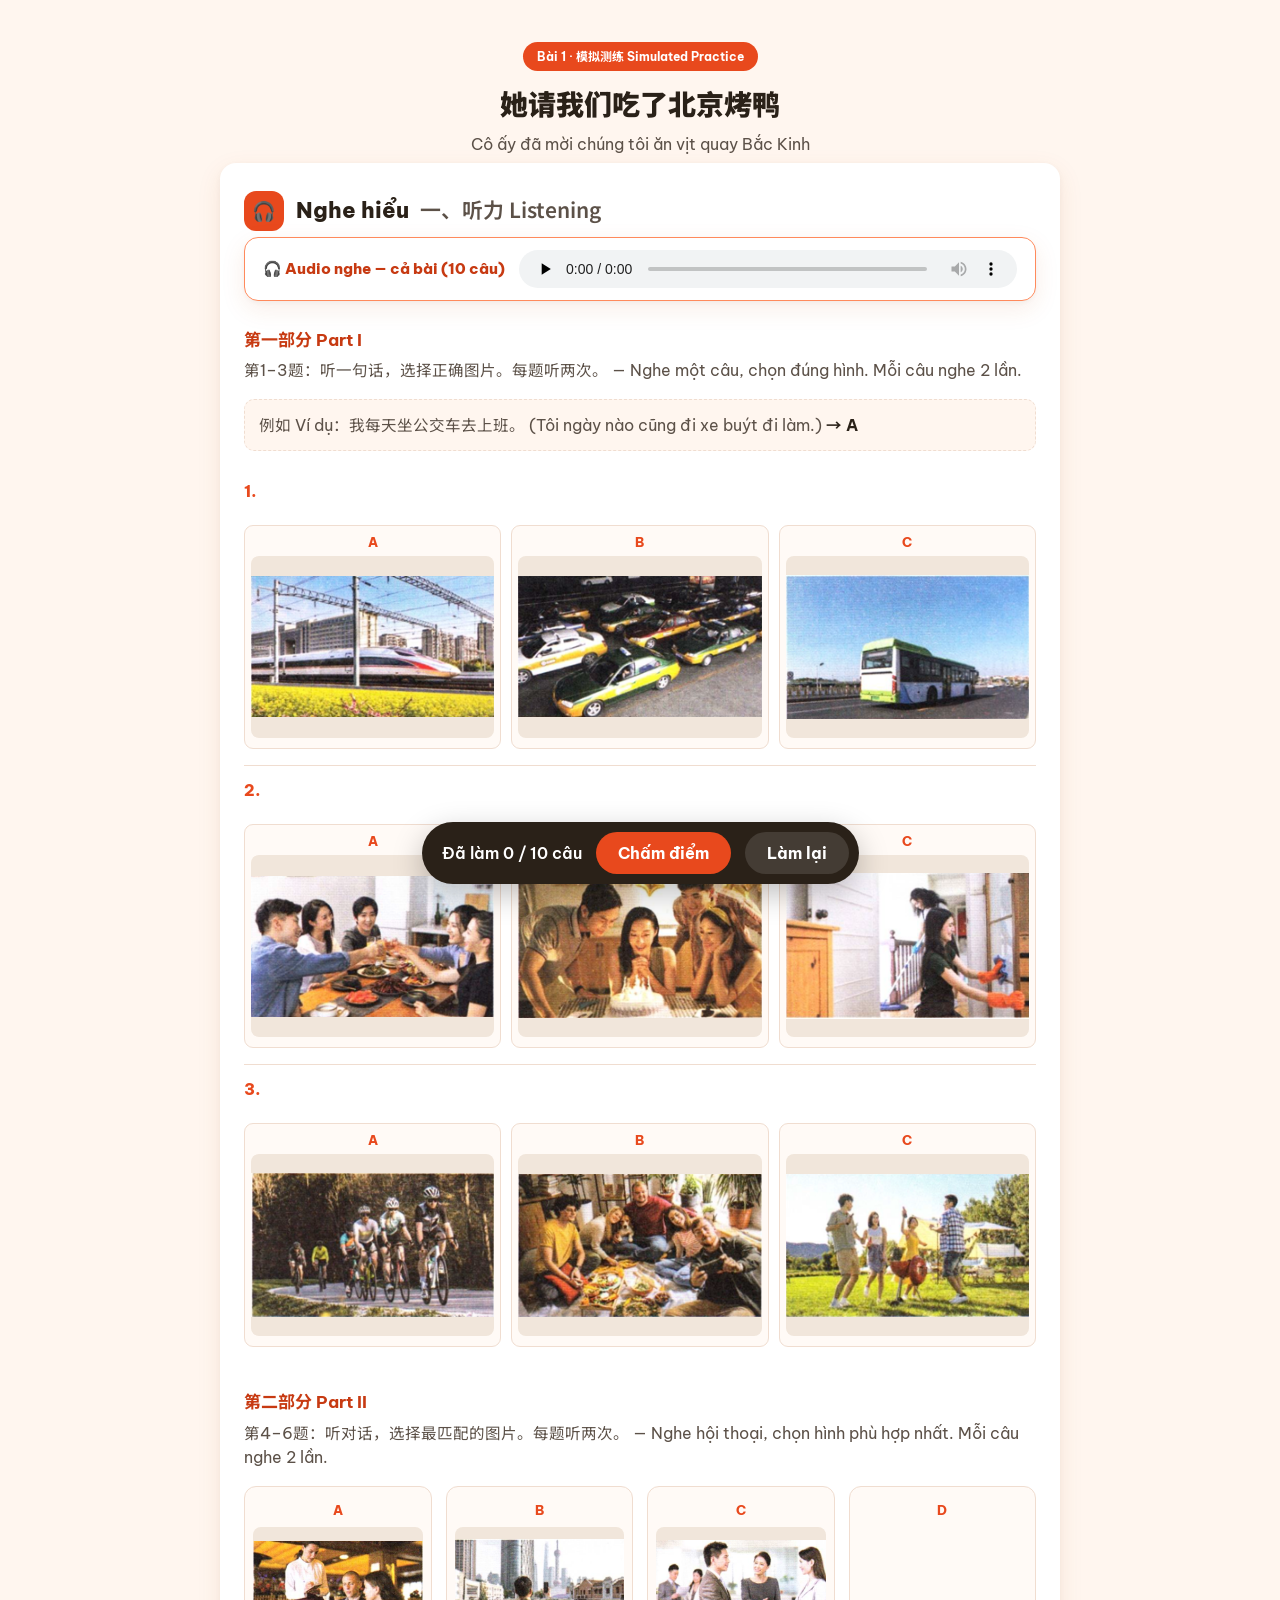
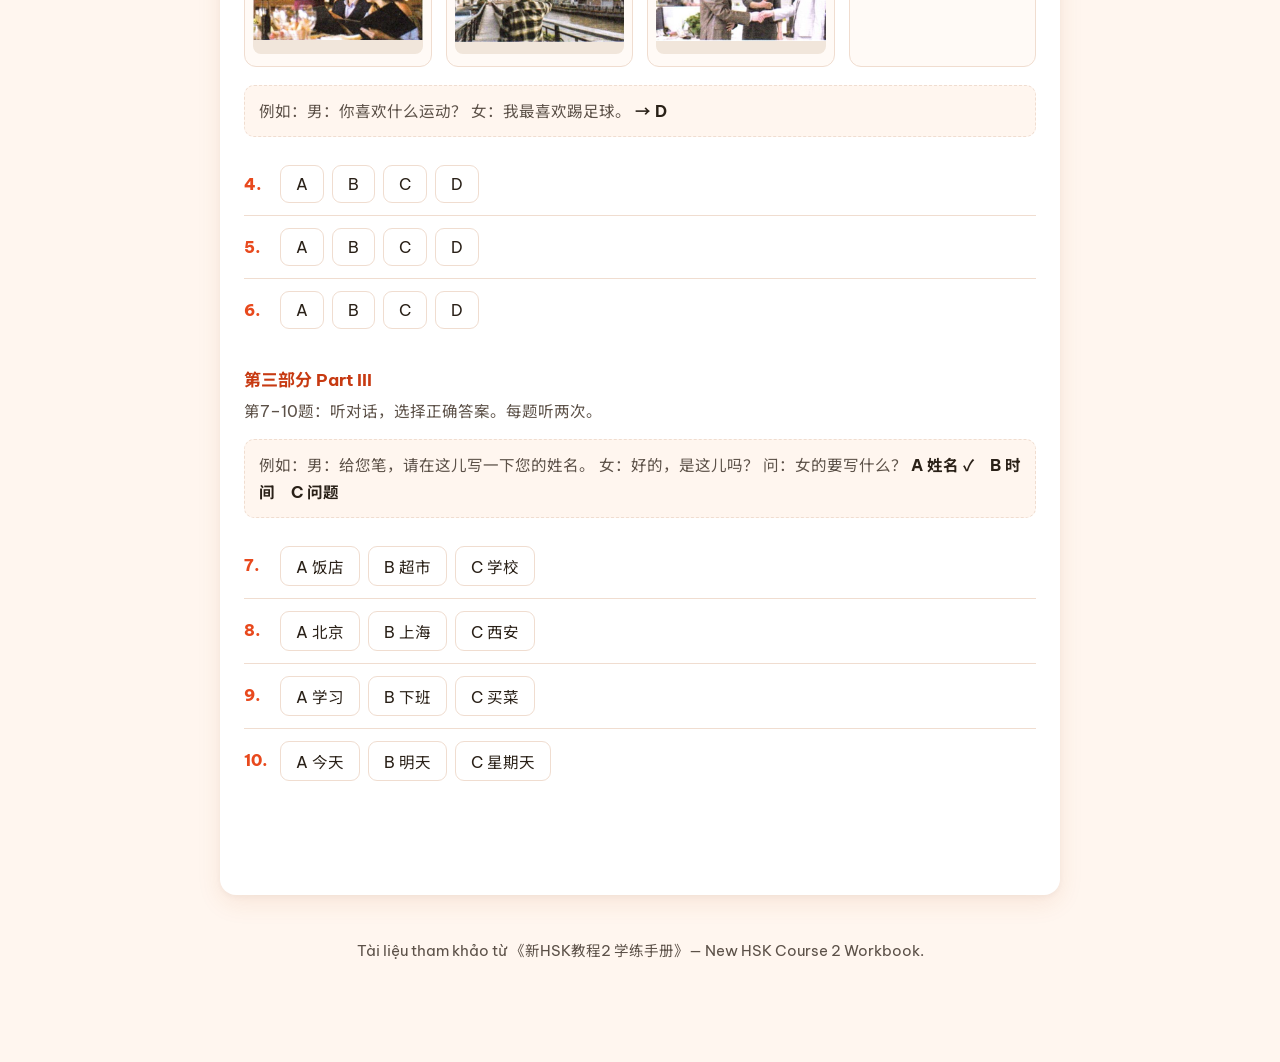
==== commit 624532e8: "Add files via upload" ====
--- a/bai1.html
+++ b/bai1.html
@@ -212,7 +212,7 @@
   containerEl.appendChild(HSK.el(
     '<div class="q-row" style="flex-direction:column;align-items:stretch;">' +
       '<div class="q-num">'+n+'.</div>' +
-      '<div class="pic-opt-grid">'+opts+'</div>' +
+      '<div class="opt-group pic-opt-grid">'+opts+'</div>' +
     '</div>'
   ));
 }
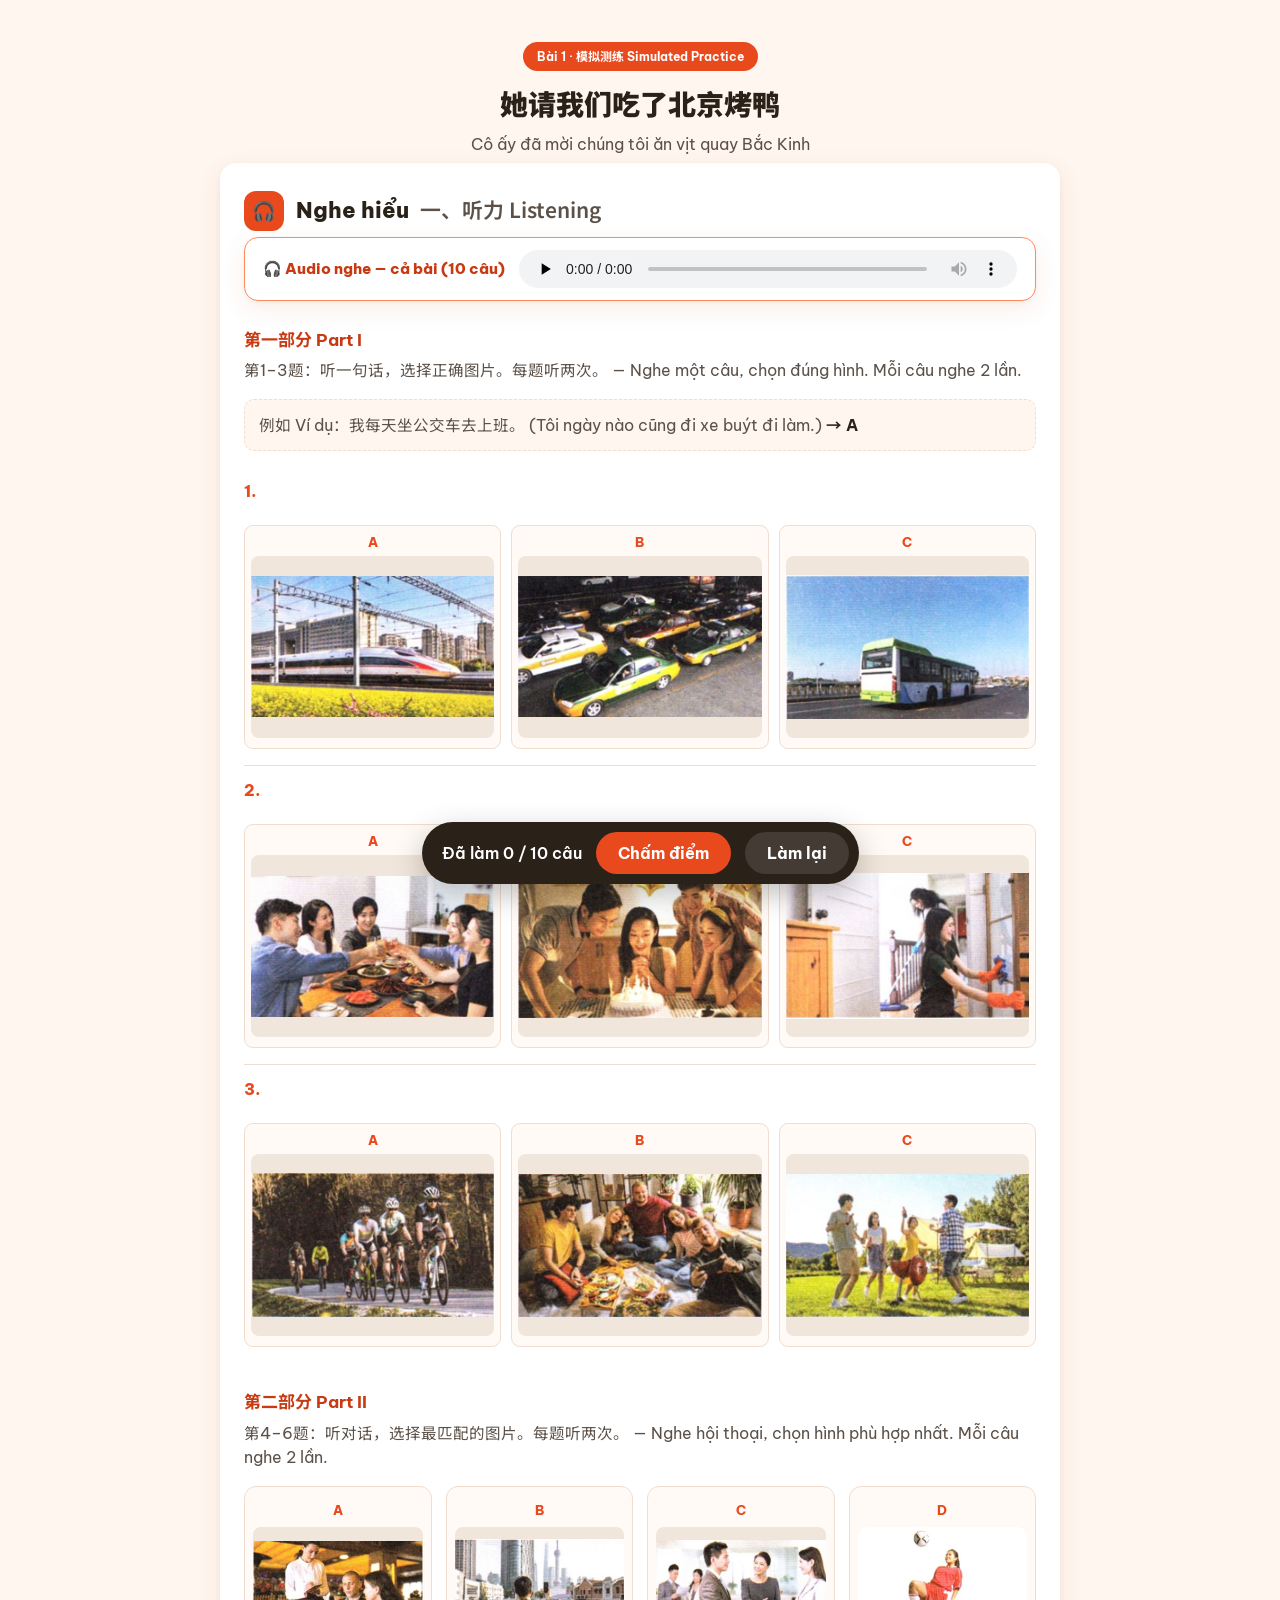
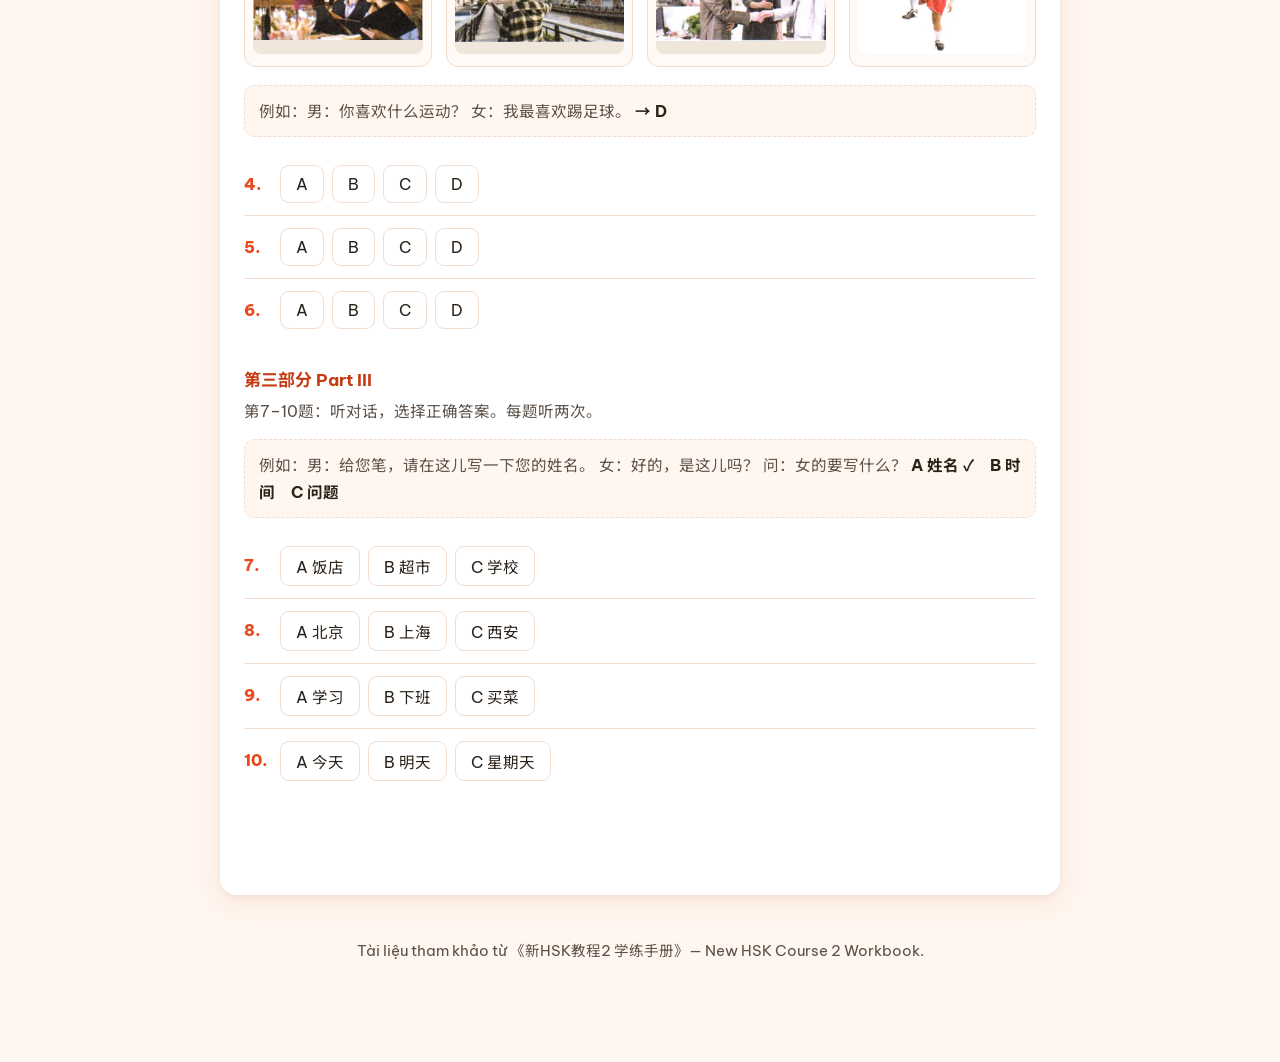
==== commit cb3981be: "Add files via upload" ====
--- a/bai1.html
+++ b/bai1.html
@@ -186,6 +186,17 @@
           </div>
         </div>
       </div>
+    </section>
+  </section>
+
+  <!-- ============ TỪ VỰNG (Vocabulary game) ============ -->
+  <section class="tab-section" data-tab="vocab">
+    <section class="card">
+      <div class="section-head">
+        <div class="icon">📚</div>
+        <h2>Từ vựng <span class="zh">生词 Vocabulary</span></h2>
+      </div>
+      <div id="vocab-game"></div>
     </section>
   </section>
 
@@ -375,6 +386,25 @@
     };
   }
 };
+
+/* ---------------- TỪ VỰNG (game "Đố vui tốc độ") ---------------- */
+HSK.mountVocabGame('#vocab-game', [
+  {hanzi:'就',     pinyin:'jiù',      mean:'chính là; đúng là (exactly; precisely)'},
+  {hanzi:'给',     pinyin:'gěi',      mean:'cho; với — giới từ chỉ đối tượng nhận hành động (to; for)'},
+  {hanzi:'让',     pinyin:'ràng',     mean:'để cho; cho phép (let; allow)'},
+  {hanzi:'接',     pinyin:'jiē',      mean:'đón; tiếp đón (meet; welcome; receive)'},
+  {hanzi:'次',     pinyin:'cì',       mean:'lần — lượng từ chỉ số lần (time; occurrence)'},
+  {hanzi:'旅游',   pinyin:'lǚyóu',    mean:'du lịch (travel; make a tour)'},
+  {hanzi:'帮忙',   pinyin:'bāngmáng', mean:'giúp đỡ (help)'},
+  {hanzi:'不好意思', pinyin:'bù hǎoyìsi', mean:'ngại; xấu hổ khi làm gì đó (find it embarrassing to do sth)'},
+  {hanzi:'已经',   pinyin:'yǐjīng',   mean:'đã; rồi (already)'},
+  {hanzi:'那',     pinyin:'nà',       mean:'vậy thì; thế thì (then)'},
+  {hanzi:'介绍',   pinyin:'jièshào',  mean:'giới thiệu (introduce)'},
+  {hanzi:'有时',   pinyin:'yǒushí',   mean:'thỉnh thoảng; đôi khi (sometimes)'},
+  {hanzi:'懂',     pinyin:'dǒng',     mean:'hiểu (understand; know)'},
+  {hanzi:'意思',   pinyin:'yìsi',     mean:'ý nghĩa; ý (meaning; idea)'},
+  {hanzi:'北京烤鸭', pinyin:'Běijīng Kǎoyā', mean:'Vịt quay Bắc Kinh (Peking Duck)'}
+], {lessonId:'bai1'});
 </script>
 </body>
 </html>
